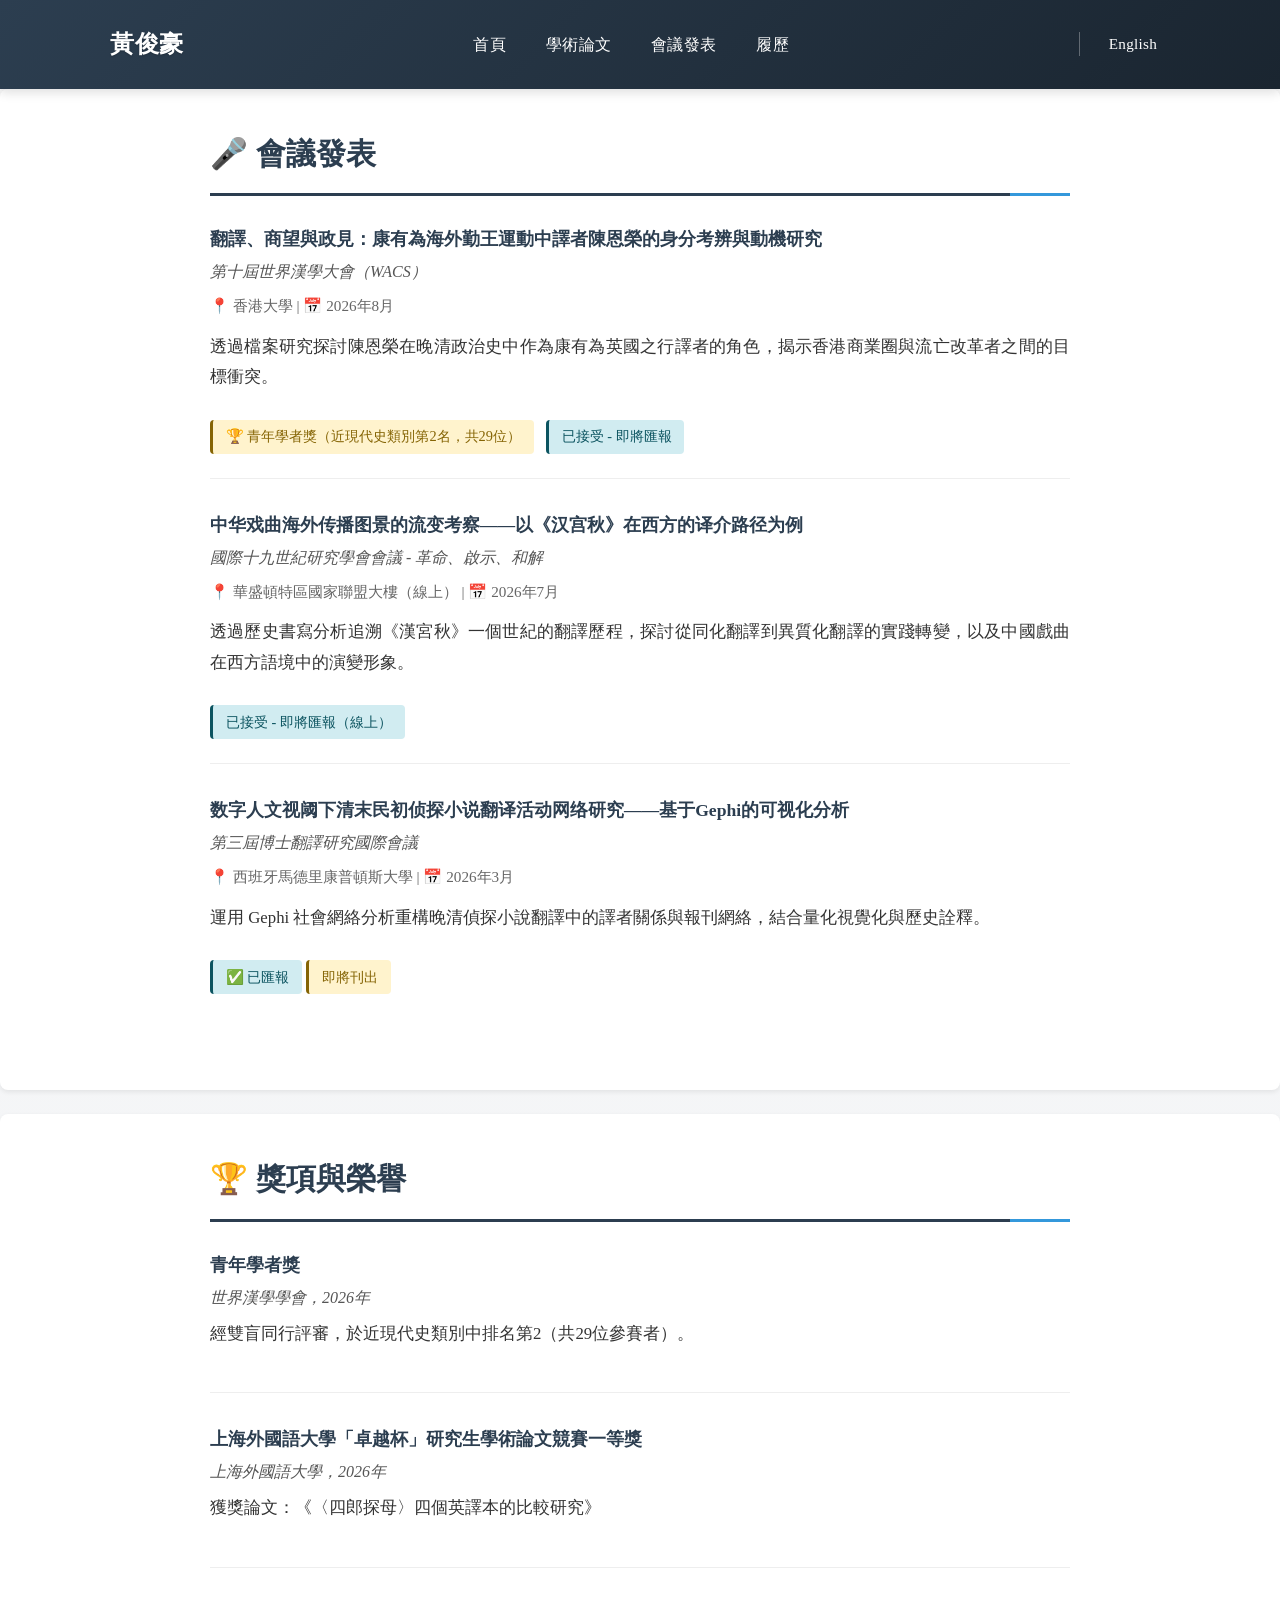
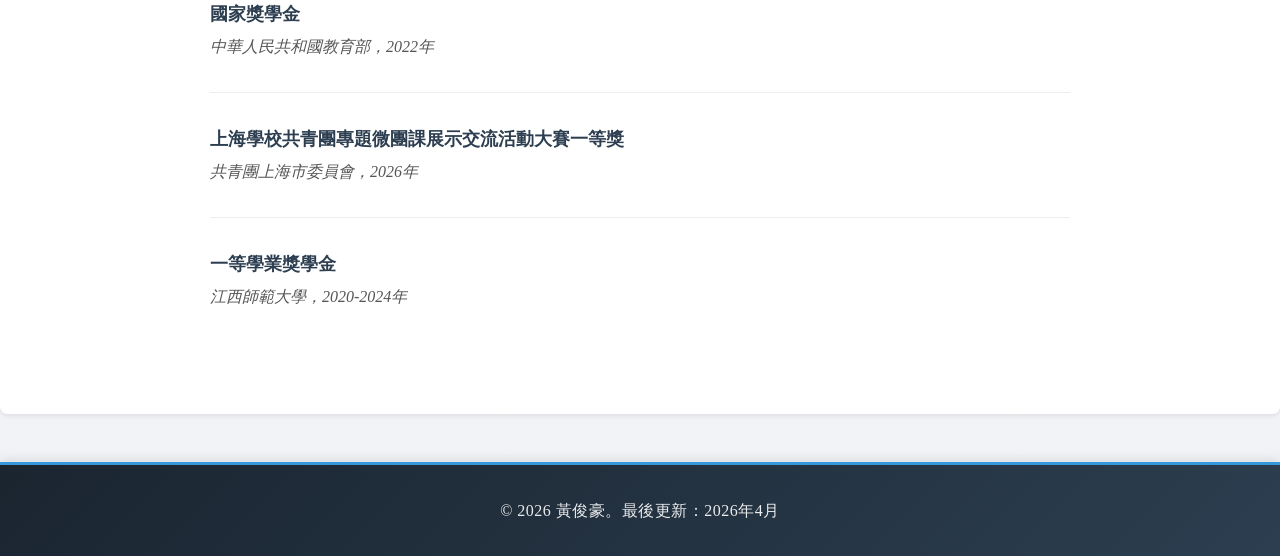
==== conferences-zh.html @ 7bd3aef3 "Update conferences-zh.html" ====
<!DOCTYPE html>
<html lang="zh-Hant">
<head>
    <meta charset="UTF-8">
    <meta name="viewport" content="width=device-width, initial-scale=1.0">
    <title>會議發表 - 黃俊豪</title>
    <link rel="stylesheet" href="style.css">
    <style>
        /* 会议板块样式优化，统一继承style.css设计语言 */
        .conf-section {
            background-color: white;
            padding: 2.5rem 0;
            margin-bottom: 1.5rem;
        }
        
        .conf-item {
            margin-bottom: 2rem;
            padding-bottom: 1.5rem;
            border-bottom: 1px solid #eee; /* 统一浅灰色分隔线 */
        }
        
        .conf-item:last-child {
            border-bottom: none;
        }
        
        .conf-title {
            font-weight: 600;
            color: #2c3e50; /* 统一主色调 */
            font-size: 1.1rem;
            margin-bottom: 0.3rem;
            line-height: 1.6; /* 统一行高 */
        }
        
        .conf-venue {
            font-style: italic;
            color: #555;
            margin-bottom: 0.5rem;
            font-size: 1rem;
        }
        
        .conf-location {
            color: #666;
            font-size: 0.95rem;
            margin-bottom: 0.8rem; /* 调整间距更舒适 */
            display: flex;
            align-items: center;
            gap: 0.5rem;
        }
        
        .conf-award {
            background-color: #fff3cd;
            padding: 0.3rem 0.8rem;
            border-radius: 4px;
            display: inline-block;
            margin-top: 0.5rem;
            margin-right: 0.5rem;
            font-size: 0.9rem;
            color: #856404;
            border-left: 3px solid #856404; /* 增加左侧强调线，统一设计风格 */
        }
        
        .conf-status {
            background-color: #d1ecf1;
            padding: 0.3rem 0.8rem;
            border-radius: 4px;
            display: inline-block;
            margin-top: 0.5rem;
            font-size: 0.9rem;
            color: #0c5460;
            border-left: 3px solid #0c5460; /* 增加左侧强调线，统一设计风格 */
        }

        /* 响应式适配 - 继承style.css的断点 */
        @media (max-width: 768px) {
            .conf-title {
                font-size: 1rem;
            }
            
            .conf-venue, .conf-location {
                font-size: 0.95rem;
            }
            
            .conf-award, .conf-status {
                font-size: 0.85rem;
                padding: 0.2rem 0.6rem;
                display: inline-block;
                margin-bottom: 0.5rem;
            }
        }
    </style>
</head>
<body>
    <nav>
        <div class="nav-container">
            <h1>黃俊豪</h1>
            <ul>
                <li><a href="index-zh.html">首頁</a></li>
                <li><a href="publications-zh.html">學術論文</a></li>
                <li><a href="conferences-zh.html">會議發表</a></li>
                <li><a href="cv.pdf" target="_blank">履歷</a></li>
            </ul>
            <div class="language-switch">
                <a href="conferences.html" class="lang-btn">English</a>
            </div>
        </div>
    </nav>

    <main>
        <section class="conf-section">
            <div class="container">
                <h2>🎤 會議發表</h2>

                <div class="conf-item">
                    <div class="conf-title">翻譯、商望與政見：康有為海外勤王運動中譯者陳恩榮的身分考辨與動機研究</div>
                    <div class="conf-venue">第十屆世界漢學大會（WACS）</div>
                    <div class="conf-location">📍 香港大學 | 📅 2026年8月</div>
                    <p>透過檔案研究探討陳恩榮在晚清政治史中作為康有為英國之行譯者的角色，揭示香港商業圈與流亡改革者之間的目標衝突。</p>
                    <div class="conf-award">🏆 青年學者獎（近現代史類別第2名，共29位）</div>
                    <div class="conf-status">已接受 - 即將匯報</div>
                </div>

                <div class="conf-item">
                    <div class="conf-title">中华戏曲海外传播图景的流变考察——以《汉宫秋》在西方的译介路径为例</div>
                    <div class="conf-venue">國際十九世紀研究學會會議 - 革命、啟示、和解</div>
                    <div class="conf-location">📍 華盛頓特區國家聯盟大樓（線上） | 📅 2026年7月</div>
                    <p>透過歷史書寫分析追溯《漢宮秋》一個世紀的翻譯歷程，探討從同化翻譯到異質化翻譯的實踐轉變，以及中國戲曲在西方語境中的演變形象。</p>
                    <div class="conf-status">已接受 - 即將匯報（線上）</div>
                </div>

                <div class="conf-item">
                    <div class="conf-title">数字人文视阈下清末民初侦探小说翻译活动网络研究——基于Gephi的可视化分析</div>
                    <div class="conf-venue">第三屆博士翻譯研究國際會議</div>
                    <div class="conf-location">📍 西班牙馬德里康普頓斯大學 | 📅 2026年3月</div>
                    <p>運用 Gephi 社會網絡分析重構晚清偵探小說翻譯中的譯者關係與報刊網絡，結合量化視覺化與歷史詮釋。</p>
                    <div class="conf-status">✅ 已匯報</div>
                    <div class="conf-award">即將刊出</div>
                </div>
            </div>
        </section>

        <section class="conf-section">
            <div class="container">
                <h2>🏆 獎項與榮譽</h2>
                
                <div class="conf-item">
                    <div class="conf-title">青年學者獎</div>
                    <div class="conf-venue">世界漢學學會，2026年</div>
                    <p>經雙盲同行評審，於近現代史類別中排名第2（共29位參賽者）。</p>
                </div>

                <div class="conf-item">
                    <div class="conf-title">上海外國語大學「卓越杯」研究生學術論文競賽一等獎</div>
                    <div class="conf-venue">上海外國語大學，2026年</div>
                    <p>獲獎論文：《〈四郎探母〉四個英譯本的比較研究》</p>
                </div>

                <div class="conf-item">
                    <div class="conf-title">國家獎學金</div>
                    <div class="conf-venue">中華人民共和國教育部，2022年</div>
                </div>

                <div class="conf-item">
                    <div class="conf-title">上海學校共青團專題微團課展示交流活動大賽一等獎</div>
                    <div class="conf-venue">共青團上海市委員會，2026年</div>
                </div>

                <div class="conf-item">
                    <div class="conf-title">一等學業獎學金</div>
                    <div class="conf-venue">江西師範大學，2020-2024年</div>
                </div>
            </div>
        </section>
    </main>

    <footer>
        <div class="container">
            <p>&copy; 2026 黃俊豪。最後更新：2026年4月</p>
        </div>
    </footer>
</body>
</html>
---- style.css ----
/* 全局样式重置与基础设置 */
* {
    margin: 0;
    padding: 0;
    box-sizing: border-box;
}

:root {
    /* 主色调 - 适配学术风格，偏沉稳的深蓝灰 */
    --primary-color: #2c3e50;
    --primary-light: #34495e;
    --primary-dark: #1a2530;
    /* 辅助色 - 淡蓝，提升学术页面的专业感 */
    --accent-color: #3498db;
    --accent-light: #4aa3df;
    /* 背景色 - 浅灰底，减少视觉疲劳 */
    --bg-light: #f9f9f9;
    --bg-white: #ffffff;
    --bg-gray: #f4f4f4;
    /* 文本色 - 层次分明，提升可读性 */
    --text-dark: #333333;
    --text-gray: #555555;
    --text-light: #666666;
    /* 边框/阴影 - 精细阴影，符合学术页面简约风格 */
    --border-radius: 8px;
    --shadow-sm: 0 2px 5px rgba(0, 0, 0, 0.08);
    --shadow-md: 0 4px 10px rgba(0, 0, 0, 0.12);
    --shadow-lg: 0 8px 20px rgba(0, 0, 0, 0.15);
    /* 过渡动画 - 柔和过渡，不突兀 */
    --transition-default: all 0.3s ease-in-out;
}

body {
    font-family: 'Segoe UI', 'Roboto', 'Helvetica Neue', 'Times New Roman', Times, serif;
    line-height: 1.7;
    color: var(--text-dark);
    background-color: var(--bg-light);
    background-image: linear-gradient(to bottom, var(--bg-light), #f0f2f5);
    min-height: 100vh;
}

.container {
    max-width: 900px;
    margin: 0 auto;
    padding: 0 20px;
}

/* 导航栏 - 适配页面的4个导航项+繁体中文切换 */
nav {
    background: linear-gradient(135deg, var(--primary-color), var(--primary-dark));
    color: white;
    padding: 1.5rem 0;
    position: sticky;
    top: 0;
    z-index: 100;
    box-shadow: var(--shadow-md);
    transition: var(--transition-default);
}

nav:hover {
    box-shadow: var(--shadow-lg);
}

.nav-container {
    max-width: 1100px;
    margin: 0 auto;
    padding: 0 20px;
    display: grid;
    grid-template-columns: auto 1fr auto;
    align-items: center;
    gap: 2rem;
}

nav h1 {
    font-size: 1.5rem;
    font-weight: 700;
    white-space: nowrap;
    letter-spacing: 0.5px;
    text-shadow: 0 1px 2px rgba(0, 0, 0, 0.2);
}

nav ul {
    list-style: none;
    display: flex;
    justify-content: center;
    gap: 2.5rem;
    margin: 0;
}

nav li {
    position: relative;
}

nav a {
    color: white;
    text-decoration: none;
    font-weight: 500;
    font-size: 1rem;
    transition: var(--transition-default);
    position: relative;
    padding-bottom: 0.3rem;
    letter-spacing: 0.3px;
}

nav a:hover {
    color: var(--accent-light);
    opacity: 1;
}

nav a::after {
    content: '';
    position: absolute;
    bottom: 0;
    left: 0;
    width: 0;
    height: 2px;
    background: linear-gradient(90deg, white, var(--accent-color));
    transition: var(--transition-default);
    border-radius: 2px;
}

nav a:hover::after {
    width: 100%;
}

/* 语言切换 - 适配仅繁体中文一个按钮的样式 */
.language-switch {
    display: flex;
    align-items: center;
}

.language-switch::before {
    content: '';
    width: 1px;
    height: 24px;
    background-color: rgba(255, 255, 255, 0.3);
    margin-right: 1rem;
}

.lang-btn {
    color: white;
    text-decoration: none;
    font-weight: 500;
    font-size: 0.95rem;
    transition: var(--transition-default);
    white-space: nowrap;
    padding: 0.3rem 0.8rem;
    border-radius: 4px;
}

.lang-btn:hover {
    opacity: 1;
    color: var(--accent-color);
    background-color: rgba(255, 255, 255, 0.1);
}

/* 英雄区（个人信息）- 适配头像+MA学生信息布局 */
.hero {
    background: linear-gradient(135deg, var(--bg-white), #f8f9fa);
    padding: 4rem 0;
    border-bottom: 4px solid var(--primary-color);
    box-shadow: var(--shadow-sm);
    position: relative;
    overflow: hidden;
    margin-bottom: 2rem; /* 增加与下方about区块的间距 */
}

.hero::before {
    content: '';
    position: absolute;
    top: 0;
    left: 0;
    width: 100%;
    height: 100%;
    background: url("data:image/svg+xml,%3Csvg width='60' height='60' viewBox='0 0 60 60' xmlns='http://www.w3.org/2000/svg'%3E%3Cg fill='none' fill-rule='evenodd'%3E%3Cg fill='%232c3e50' fill-opacity='0.03'%3E%3Cpath d='M36 34v-4h-2v4h-4v2h4v4h2v-4h4v-2h-4zm0-30V0h-2v4h-4v2h4v4h2V6h4V4h-4zM6 34v-4H4v4H0v2h4v4h2v-4h4v-2H6zM6 4V0H4v4H0v2h4v4h2V6h4V4H6z'/%3E%3C/g%3E%3C/g%3E%3C/svg%3E");
    z-index: 0;
}

.hero .container {
    display: flex;
    align-items: center;
    gap: 3rem;
    position: relative;
    z-index: 1;
}

.profile-photo {
    width: 200px;
    height: 200px;
    border-radius: 50%;
    object-fit: cover;
    border: 5px solid var(--primary-color);
    box-shadow: var(--shadow-md);
    transition: var(--transition-default);
    transform: scale(1);
}

.profile-photo:hover {
    transform: scale(1.05);
    box-shadow: var(--shadow-lg);
    border-color: var(--accent-color);
}

.hero-text h2 {
    font-size: 2rem;
    margin-bottom: 0.8rem;
    color: var(--primary-color);
    letter-spacing: 0.5px;
    font-weight: 700;
}

.affiliation {
    font-size: 1.2rem;
    color: var(--text-gray);
    margin-bottom: 1.2rem;
    font-style: italic;
}

.contact {
    font-size: 1rem;
    color: var(--text-light);
    line-height: 1.8;
}

.contact a {
    color: var(--primary-color);
    text-decoration: none;
    position: relative;
    padding-bottom: 2px;
}

.contact a::after {
    content: '';
    position: absolute;
    bottom: 0;
    left: 0;
    width: 0;
    height: 1px;
    background-color: var(--accent-color);
    transition: var(--transition-default);
}

.contact a:hover {
    text-decoration: none;
    color: var(--accent-color);
}

.contact a:hover::after {
    width: 100%;
}

/* 通用区块 - 适配about/research/highlights/news四个区块 */
section {
    background-color: var(--bg-white);
    padding: 3rem 0;
    margin-bottom: 2rem;
    border-radius: var(--border-radius);
    box-shadow: var(--shadow-sm);
    transition: var(--transition-default);
    position: relative;
    overflow: hidden;
}

section:hover {
    box-shadow: var(--shadow-md);
}

section h2 {
    color: var(--primary-color);
    font-size: 1.9rem;
    margin-bottom: 1.8rem;
    border-bottom: 3px solid var(--primary-color);
    padding-bottom: 0.8rem;
    position: relative;
    font-weight: 700;
}

section h2::after {
    content: '';
    position: absolute;
    bottom: -3px;
    right: 0;
    width: 60px;
    height: 3px;
    background-color: var(--accent-color);
}

section p {
    margin-bottom: 1.2rem;
    text-align: justify;
    font-size: 1.05rem;
    line-height: 1.8;
    color: var(--text-dark);
}

/* About区块 - 适配长文本的可读性优化 */
.about p strong {
    color: var(--primary-color);
    font-weight: 600;
}

/* 研究方向列表 - 适配3个研究方向的样式 */
.research ul {
    list-style: none;
    margin-left: 1rem;
}

.research li {
    margin-bottom: 1rem;
    padding-left: 1.5rem;
    position: relative;
    font-size: 1.05rem;
    line-height: 1.7;
}

.research li::before {
    content: '✓';
    position: absolute;
    left: 0;
    color: var(--accent-color);
    font-weight: bold;
    font-size: 1.2rem;
}

/* 高亮区块 - 适配2个highlight-item的布局 */
.highlights .highlight-item {
    background: linear-gradient(135deg, var(--bg-gray), #f0f0f5);
    padding: 2rem;
    margin-bottom: 2rem;
    border-left: 5px solid var(--primary-color);
    border-radius: var(--border-radius);
    box-shadow: var(--shadow-sm);
    transition: var(--transition-default);
}

.highlights .highlight-item:last-child {
    margin-bottom: 0; /* 最后一个item取消底部间距 */
}

.highlights .highlight-item:hover {
    border-left-color: var(--accent-color);
    transform: translateX(5px);
    box-shadow: var(--shadow-md);
}

.highlights .highlight-item h3 {
    color: var(--primary-color);
    margin-bottom: 0.8rem;
    font-size: 1.3rem;
    font-weight: 600;
}

.highlights .highlight-item p {
    margin-bottom: 0; /* 取消p标签底部间距 */
}

/* 新闻列表 - 适配3条新闻的样式 */
.news-list {
    list-style: none;
}

.news-list li {
    padding: 1rem 0;
    border-bottom: 1px solid #eee;
    transition: var(--transition-default);
    padding-left: 1rem;
    position: relative;
    font-size: 1.05rem;
}

.news-list li::before {
    content: '';
    position: absolute;
    left: 0;
    top: 1.5rem;
    width: 4px;
    height: 4px;
    border-radius: 50%;
    background-color: var(--accent-color);
}

.news-list li:last-child {
    border-bottom: none; /* 最后一条新闻取消底边框 */
}

.news-list li:hover {
    background-color: rgba(52, 152, 219, 0.05);
    padding-left: 1.5rem;
    border-radius: 4px;
}

.news-list li strong {
    color: var(--primary-dark);
}

/* 页脚 - 适配版权信息样式 */
footer {
    background: linear-gradient(135deg, var(--primary-dark), var(--primary-color));
    color: white;
    text-align: center;
    padding: 2rem 0;
    margin-top: 3rem;
    border-top: 3px solid var(--accent-color);
    box-shadow: 0 -2px 10px rgba(0, 0, 0, 0.1);
}

footer p {
    font-size: 1rem;
    letter-spacing: 0.5px;
    opacity: 0.9;
    margin-bottom: 0; /* 取消p标签默认间距 */
}

/* 响应式适配 - 针对不同屏幕优化布局 */
@media (max-width: 968px) {
    .nav-container {
        grid-template-columns: 1fr;
        gap: 1.5rem;
    }
    
    nav h1 {
        text-align: center;
    }
    
    nav ul {
        justify-content: center;
        flex-wrap: wrap;
        gap: 1.5rem;
    }
    
    .language-switch {
        justify-content: center;
    }
    
    .language-switch::before {
        display: none;
    }
}

@media (max-width: 768px) {
    .hero .container {
        flex-direction: column;
        text-align: center;
        gap: 2rem;
    }
    
    nav ul {
        gap: 1rem;
    }
    
    .profile-photo {
        width: 180px;
        height: 180px;
    }

    section {
        padding: 2rem 0;
    }

    section h2 {
        font-size: 1.7rem;
    }

    .highlights .highlight-item {
        padding: 1.5rem;
    }
}

@media (max-width: 480px) {
    .profile-photo {
        width: 150px;
        height: 150px;
    }

    .hero-text h2 {
        font-size: 1.8rem;
    }

    nav ul {
        gap: 0.8rem;
    }

    nav a {
        font-size: 0.9rem;
    }

    .highlights .highlight-item h3 {
        font-size: 1.2rem;
    }

    .news-list li {
        font-size: 1rem;
    }
}
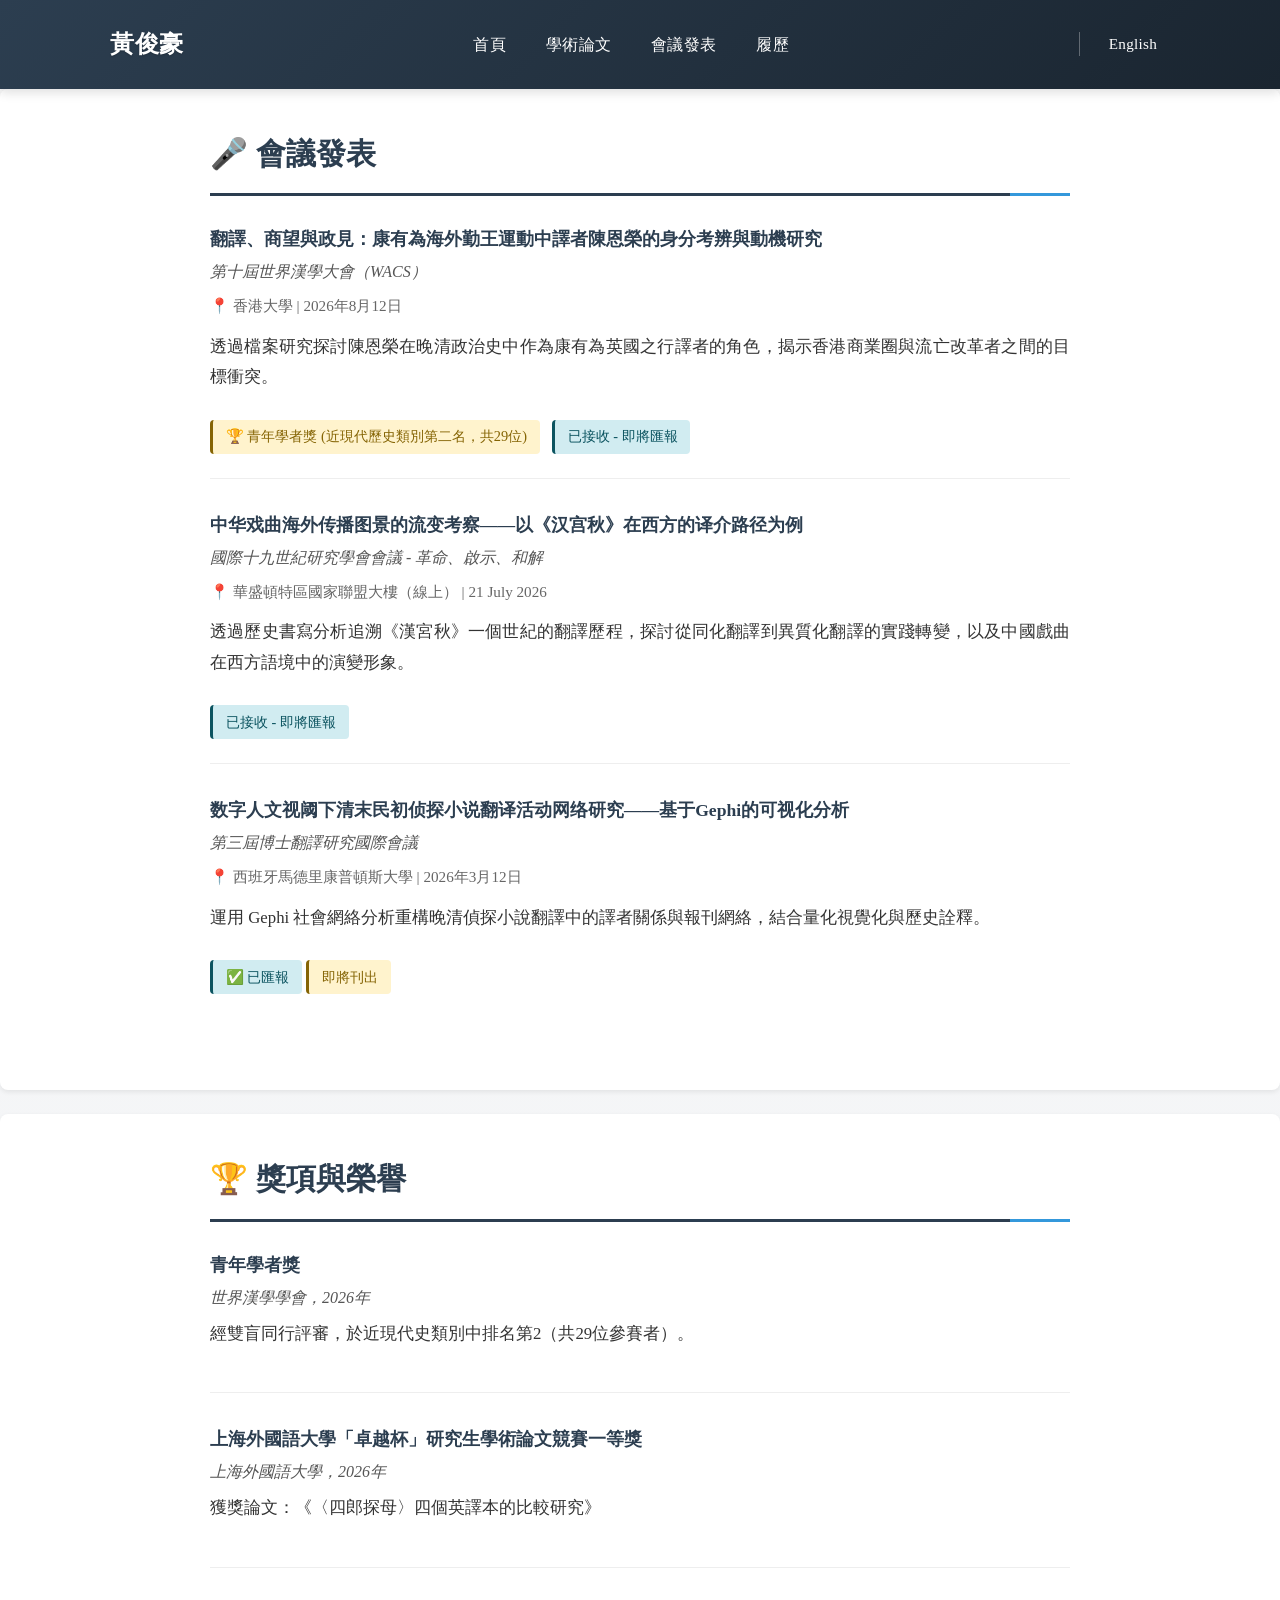
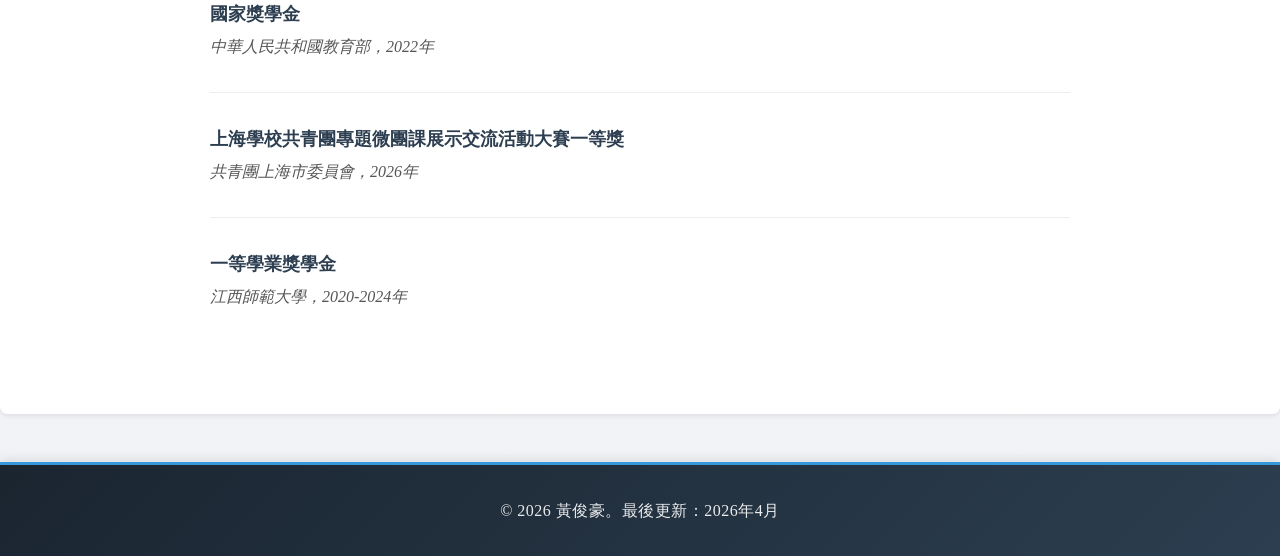
==== commit 04eb74a1: "Update conferences-zh.html" ====
--- a/conferences-zh.html
+++ b/conferences-zh.html
@@ -113,24 +113,24 @@
                 <div class="conf-item">
                     <div class="conf-title">翻譯、商望與政見：康有為海外勤王運動中譯者陳恩榮的身分考辨與動機研究</div>
                     <div class="conf-venue">第十屆世界漢學大會（WACS）</div>
-                    <div class="conf-location">📍 香港大學 | 📅 2026年8月</div>
+                    <div class="conf-location">📍 香港大學 | 2026年8月12日</div>
                     <p>透過檔案研究探討陳恩榮在晚清政治史中作為康有為英國之行譯者的角色，揭示香港商業圈與流亡改革者之間的目標衝突。</p>
-                    <div class="conf-award">🏆 青年學者獎（近現代史類別第2名，共29位）</div>
-                    <div class="conf-status">已接受 - 即將匯報</div>
+                    <div class="conf-award">🏆 青年學者獎 (近現代歷史類別第二名，共29位)</div>
+                    <div class="conf-status">已接收 - 即將匯報</div>
                 </div>
 
                 <div class="conf-item">
                     <div class="conf-title">中华戏曲海外传播图景的流变考察——以《汉宫秋》在西方的译介路径为例</div>
                     <div class="conf-venue">國際十九世紀研究學會會議 - 革命、啟示、和解</div>
-                    <div class="conf-location">📍 華盛頓特區國家聯盟大樓（線上） | 📅 2026年7月</div>
+                    <div class="conf-location">📍 華盛頓特區國家聯盟大樓（線上） | 21 July 2026</div>
                     <p>透過歷史書寫分析追溯《漢宮秋》一個世紀的翻譯歷程，探討從同化翻譯到異質化翻譯的實踐轉變，以及中國戲曲在西方語境中的演變形象。</p>
-                    <div class="conf-status">已接受 - 即將匯報（線上）</div>
+                    <div class="conf-status">已接收 - 即將匯報</div>
                 </div>
 
                 <div class="conf-item">
                     <div class="conf-title">数字人文视阈下清末民初侦探小说翻译活动网络研究——基于Gephi的可视化分析</div>
                     <div class="conf-venue">第三屆博士翻譯研究國際會議</div>
-                    <div class="conf-location">📍 西班牙馬德里康普頓斯大學 | 📅 2026年3月</div>
+                    <div class="conf-location">📍 西班牙馬德里康普頓斯大學 | 2026年3月12日</div>
                     <p>運用 Gephi 社會網絡分析重構晚清偵探小說翻譯中的譯者關係與報刊網絡，結合量化視覺化與歷史詮釋。</p>
                     <div class="conf-status">✅ 已匯報</div>
                     <div class="conf-award">即將刊出</div>
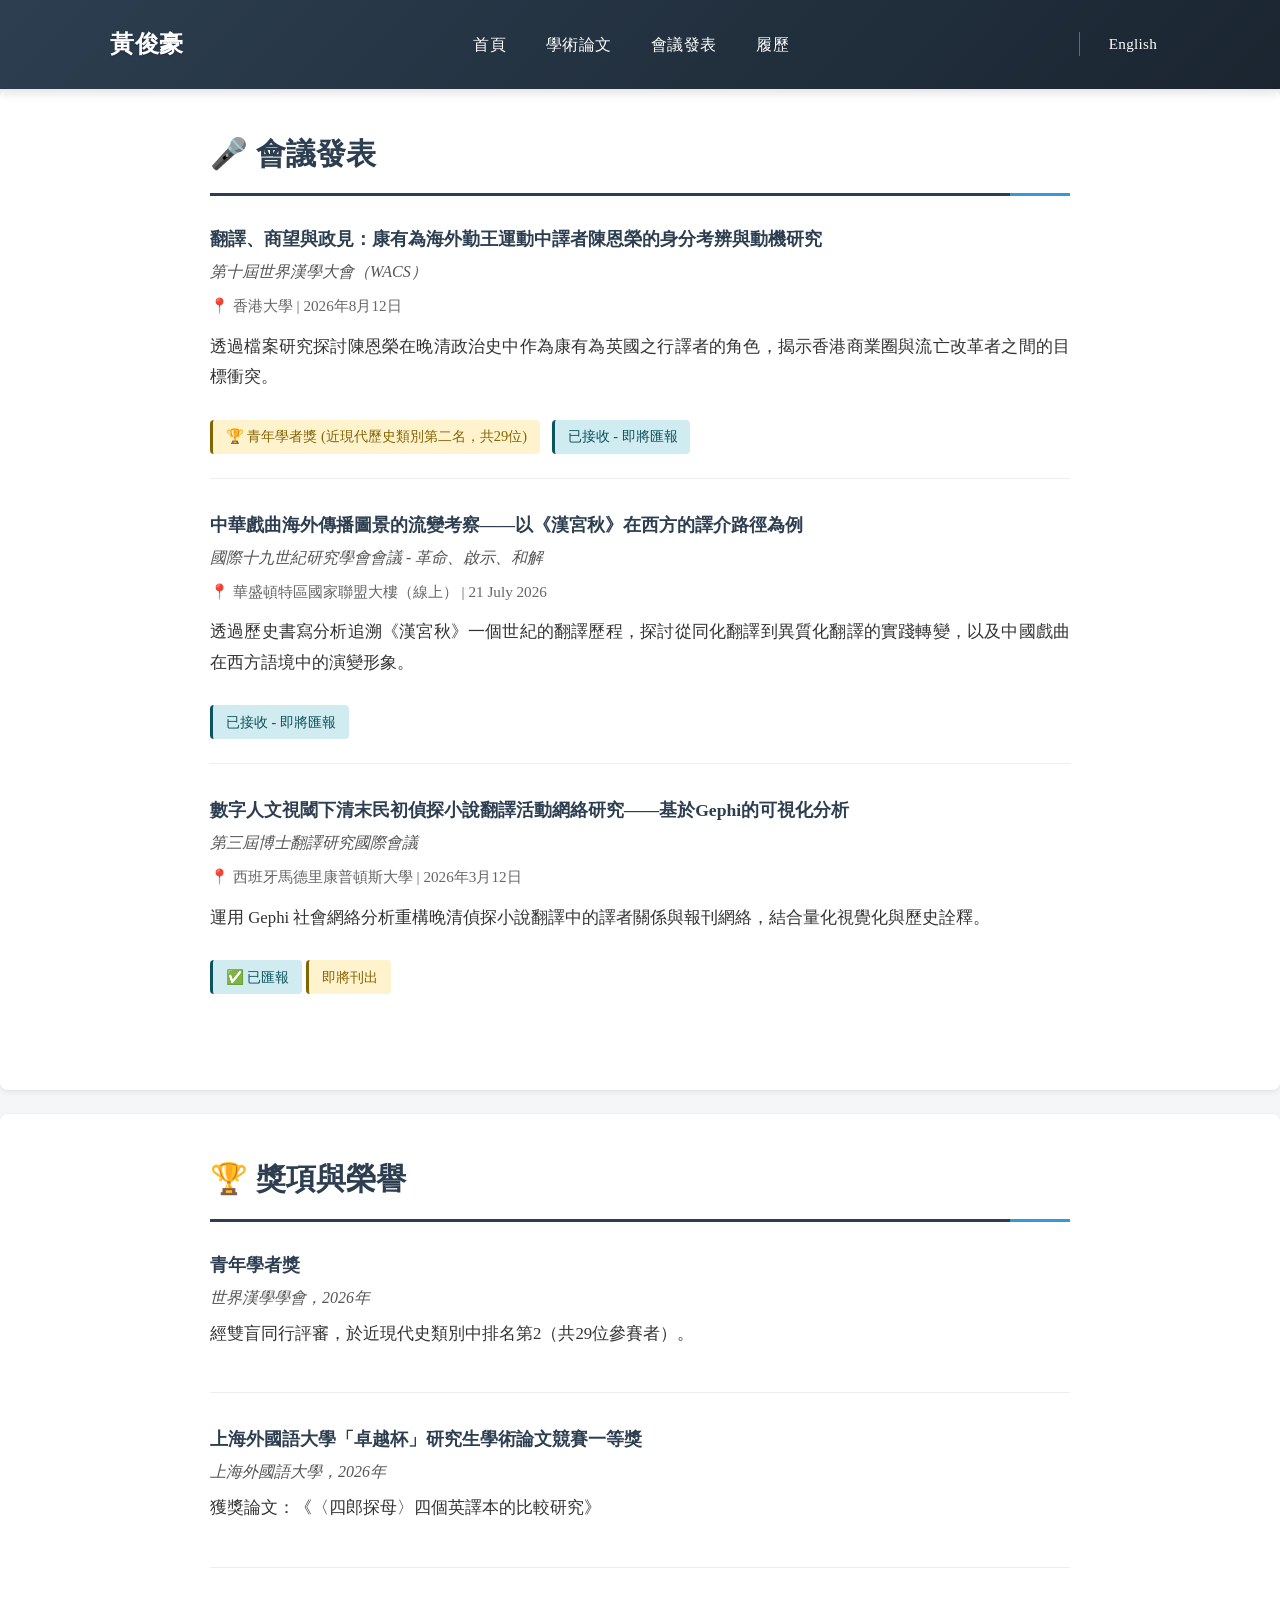
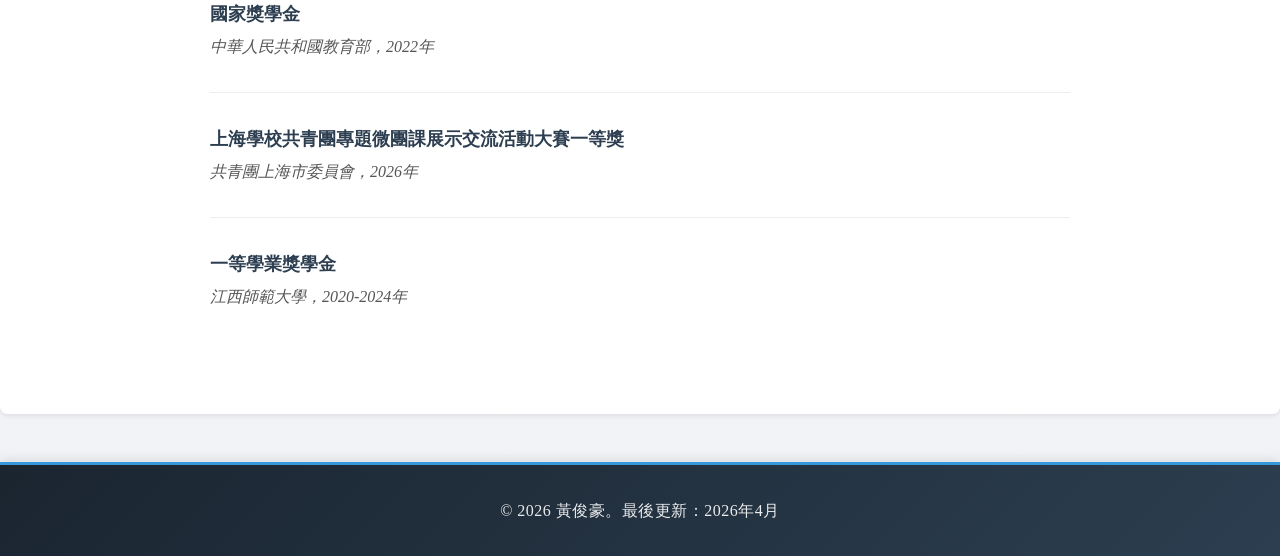
==== commit b850f151: "Update conferences-zh.html" ====
--- a/conferences-zh.html
+++ b/conferences-zh.html
@@ -120,7 +120,7 @@
                 </div>
 
                 <div class="conf-item">
-                    <div class="conf-title">中华戏曲海外传播图景的流变考察——以《汉宫秋》在西方的译介路径为例</div>
+                    <div class="conf-title">中華戲曲海外傳播圖景的流變考察——以《漢宮秋》在西方的譯介路徑為例</div>
                     <div class="conf-venue">國際十九世紀研究學會會議 - 革命、啟示、和解</div>
                     <div class="conf-location">📍 華盛頓特區國家聯盟大樓（線上） | 21 July 2026</div>
                     <p>透過歷史書寫分析追溯《漢宮秋》一個世紀的翻譯歷程，探討從同化翻譯到異質化翻譯的實踐轉變，以及中國戲曲在西方語境中的演變形象。</p>
@@ -128,7 +128,7 @@
                 </div>
 
                 <div class="conf-item">
-                    <div class="conf-title">数字人文视阈下清末民初侦探小说翻译活动网络研究——基于Gephi的可视化分析</div>
+                    <div class="conf-title">數字人文視閾下清末民初偵探小說翻譯活動網絡研究——基於Gephi的可視化分析</div>
                     <div class="conf-venue">第三屆博士翻譯研究國際會議</div>
                     <div class="conf-location">📍 西班牙馬德里康普頓斯大學 | 2026年3月12日</div>
                     <p>運用 Gephi 社會網絡分析重構晚清偵探小說翻譯中的譯者關係與報刊網絡，結合量化視覺化與歷史詮釋。</p>
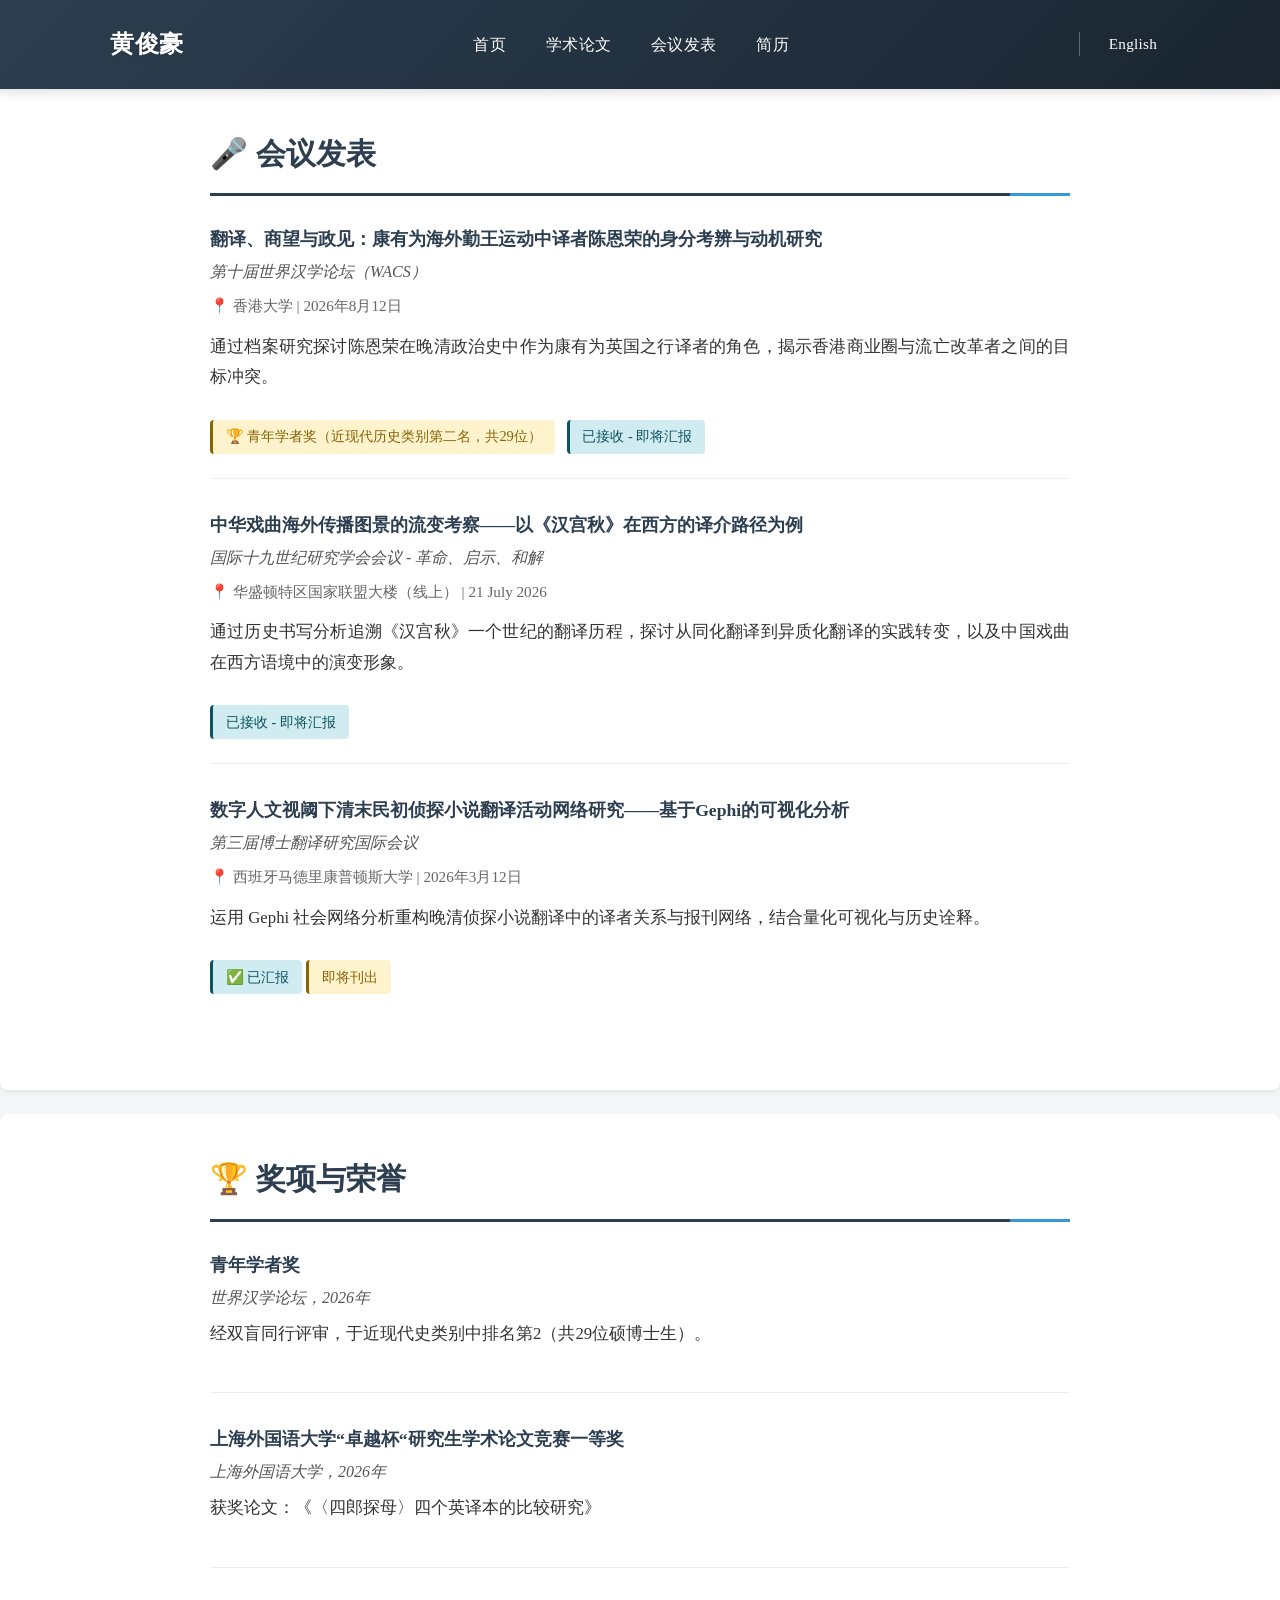
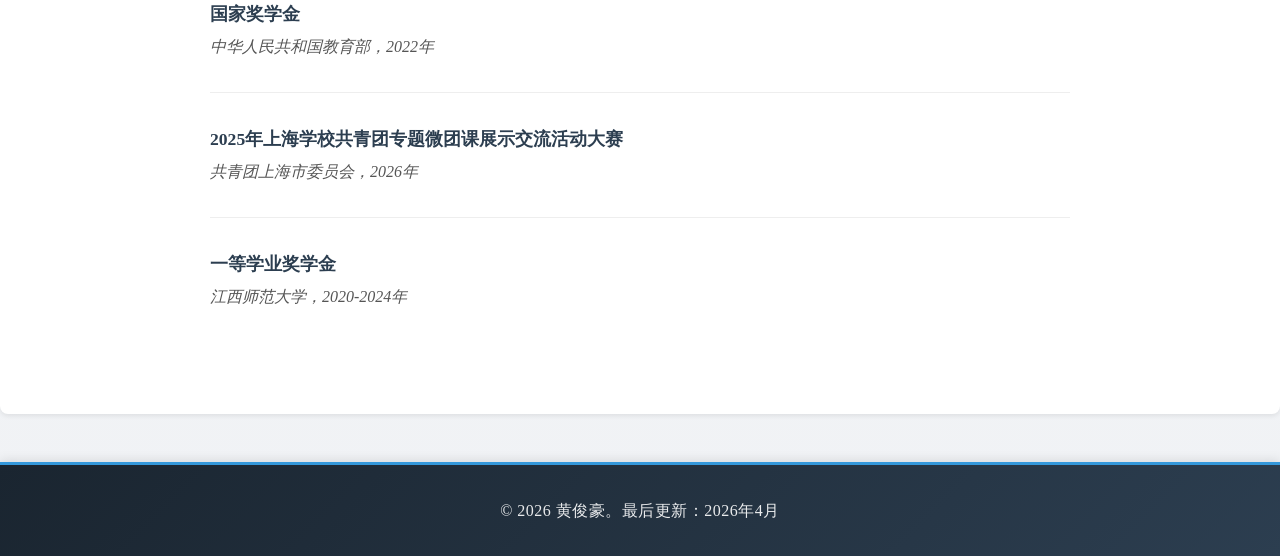
==== commit fd1f0774: "Update conferences-zh.html" ====
--- a/conferences-zh.html
+++ b/conferences-zh.html
@@ -3,7 +3,7 @@
 <head>
     <meta charset="UTF-8">
     <meta name="viewport" content="width=device-width, initial-scale=1.0">
-    <title>會議發表 - 黃俊豪</title>
+    <title>会议发表 - 黄俊豪</title>
     <link rel="stylesheet" href="style.css">
     <style>
         /* 会议板块样式优化，统一继承style.css设计语言 */
@@ -92,12 +92,12 @@
 <body>
     <nav>
         <div class="nav-container">
-            <h1>黃俊豪</h1>
+            <h1>黄俊豪</h1>
             <ul>
-                <li><a href="index-zh.html">首頁</a></li>
-                <li><a href="publications-zh.html">學術論文</a></li>
-                <li><a href="conferences-zh.html">會議發表</a></li>
-                <li><a href="cv.pdf" target="_blank">履歷</a></li>
+                <li><a href="index-zh.html">首页</a></li>
+                <li><a href="publications-zh.html">学术论文</a></li>
+                <li><a href="conferences-zh.html">会议发表</a></li>
+                <li><a href="cv.pdf" target="_blank">简历</a></li>
             </ul>
             <div class="language-switch">
                 <a href="conferences.html" class="lang-btn">English</a>
@@ -108,65 +108,65 @@
     <main>
         <section class="conf-section">
             <div class="container">
-                <h2>🎤 會議發表</h2>
+                <h2>🎤 会议发表</h2>
 
                 <div class="conf-item">
-                    <div class="conf-title">翻譯、商望與政見：康有為海外勤王運動中譯者陳恩榮的身分考辨與動機研究</div>
-                    <div class="conf-venue">第十屆世界漢學大會（WACS）</div>
-                    <div class="conf-location">📍 香港大學 | 2026年8月12日</div>
-                    <p>透過檔案研究探討陳恩榮在晚清政治史中作為康有為英國之行譯者的角色，揭示香港商業圈與流亡改革者之間的目標衝突。</p>
-                    <div class="conf-award">🏆 青年學者獎 (近現代歷史類別第二名，共29位)</div>
-                    <div class="conf-status">已接收 - 即將匯報</div>
+                    <div class="conf-title">翻译、商望与政见：康有为海外勤王运动中译者陈恩荣的身分考辨与动机研究</div>
+                    <div class="conf-venue">第十届世界汉学论坛（WACS）</div>
+                    <div class="conf-location">📍 香港大学 | 2026年8月12日</div>
+                    <p>通过档案研究探讨陈恩荣在晚清政治史中作为康有为英国之行译者的角色，揭示香港商业圈与流亡改革者之间的目标冲突。</p>
+                    <div class="conf-award">🏆 青年学者奖（近现代历史类别第二名，共29位）</div>
+                    <div class="conf-status">已接收 - 即将汇报</div>
                 </div>
 
                 <div class="conf-item">
-                    <div class="conf-title">中華戲曲海外傳播圖景的流變考察——以《漢宮秋》在西方的譯介路徑為例</div>
-                    <div class="conf-venue">國際十九世紀研究學會會議 - 革命、啟示、和解</div>
-                    <div class="conf-location">📍 華盛頓特區國家聯盟大樓（線上） | 21 July 2026</div>
-                    <p>透過歷史書寫分析追溯《漢宮秋》一個世紀的翻譯歷程，探討從同化翻譯到異質化翻譯的實踐轉變，以及中國戲曲在西方語境中的演變形象。</p>
-                    <div class="conf-status">已接收 - 即將匯報</div>
+                    <div class="conf-title">中华戏曲海外传播图景的流变考察——以《汉宫秋》在西方的译介路径为例</div>
+                    <div class="conf-venue">国际十九世纪研究学会会议 - 革命、启示、和解</div>
+                    <div class="conf-location">📍 华盛顿特区国家联盟大楼（线上） | 21 July 2026</div>
+                    <p>通过历史书写分析追溯《汉宫秋》一个世纪的翻译历程，探讨从同化翻译到异质化翻译的实践转变，以及中国戏曲在西方语境中的演变形象。</p>
+                    <div class="conf-status">已接收 - 即将汇报</div>
                 </div>
 
                 <div class="conf-item">
-                    <div class="conf-title">數字人文視閾下清末民初偵探小說翻譯活動網絡研究——基於Gephi的可視化分析</div>
-                    <div class="conf-venue">第三屆博士翻譯研究國際會議</div>
-                    <div class="conf-location">📍 西班牙馬德里康普頓斯大學 | 2026年3月12日</div>
-                    <p>運用 Gephi 社會網絡分析重構晚清偵探小說翻譯中的譯者關係與報刊網絡，結合量化視覺化與歷史詮釋。</p>
-                    <div class="conf-status">✅ 已匯報</div>
-                    <div class="conf-award">即將刊出</div>
+                    <div class="conf-title">数字人文视阈下清末民初侦探小说翻译活动网络研究——基于Gephi的可视化分析</div>
+                    <div class="conf-venue">第三届博士翻译研究国际会议</div>
+                    <div class="conf-location">📍 西班牙马德里康普顿斯大学 | 2026年3月12日</div>
+                    <p>运用 Gephi 社会网络分析重构晚清侦探小说翻译中的译者关系与报刊网络，结合量化可视化与历史诠释。</p>
+                    <div class="conf-status">✅ 已汇报</div>
+                    <div class="conf-award">即将刊出</div>
                 </div>
             </div>
         </section>
 
         <section class="conf-section">
             <div class="container">
-                <h2>🏆 獎項與榮譽</h2>
+                <h2>🏆 奖项与荣誉</h2>
                 
                 <div class="conf-item">
-                    <div class="conf-title">青年學者獎</div>
-                    <div class="conf-venue">世界漢學學會，2026年</div>
-                    <p>經雙盲同行評審，於近現代史類別中排名第2（共29位參賽者）。</p>
+                    <div class="conf-title">青年学者奖</div>
+                    <div class="conf-venue">世界汉学论坛，2026年</div>
+                    <p>经双盲同行评审，于近现代史类别中排名第2（共29位硕博士生）。</p>
                 </div>
 
                 <div class="conf-item">
-                    <div class="conf-title">上海外國語大學「卓越杯」研究生學術論文競賽一等獎</div>
-                    <div class="conf-venue">上海外國語大學，2026年</div>
-                    <p>獲獎論文：《〈四郎探母〉四個英譯本的比較研究》</p>
+                    <div class="conf-title">上海外国语大学“卓越杯“研究生学术论文竞赛一等奖</div>
+                    <div class="conf-venue">上海外国语大学，2026年</div>
+                    <p>获奖论文：《〈四郎探母〉四个英译本的比较研究》</p>
                 </div>
 
                 <div class="conf-item">
-                    <div class="conf-title">國家獎學金</div>
-                    <div class="conf-venue">中華人民共和國教育部，2022年</div>
+                    <div class="conf-title">国家奖学金</div>
+                    <div class="conf-venue">中华人民共和国教育部，2022年</div>
                 </div>
 
                 <div class="conf-item">
-                    <div class="conf-title">上海學校共青團專題微團課展示交流活動大賽一等獎</div>
-                    <div class="conf-venue">共青團上海市委員會，2026年</div>
+                    <div class="conf-title">2025年上海学校共⻘团专题微团课展⽰交流活动⼤赛</div>
+                    <div class="conf-venue">共青团上海市委员会，2026年</div>
                 </div>
 
                 <div class="conf-item">
-                    <div class="conf-title">一等學業獎學金</div>
-                    <div class="conf-venue">江西師範大學，2020-2024年</div>
+                    <div class="conf-title">一等学业奖学金</div>
+                    <div class="conf-venue">江西师范大学，2020-2024年</div>
                 </div>
             </div>
         </section>
@@ -174,7 +174,7 @@
 
     <footer>
         <div class="container">
-            <p>&copy; 2026 黃俊豪。最後更新：2026年4月</p>
+            <p>&copy; 2026 黄俊豪。最后更新：2026年4月</p>
         </div>
     </footer>
 </body>
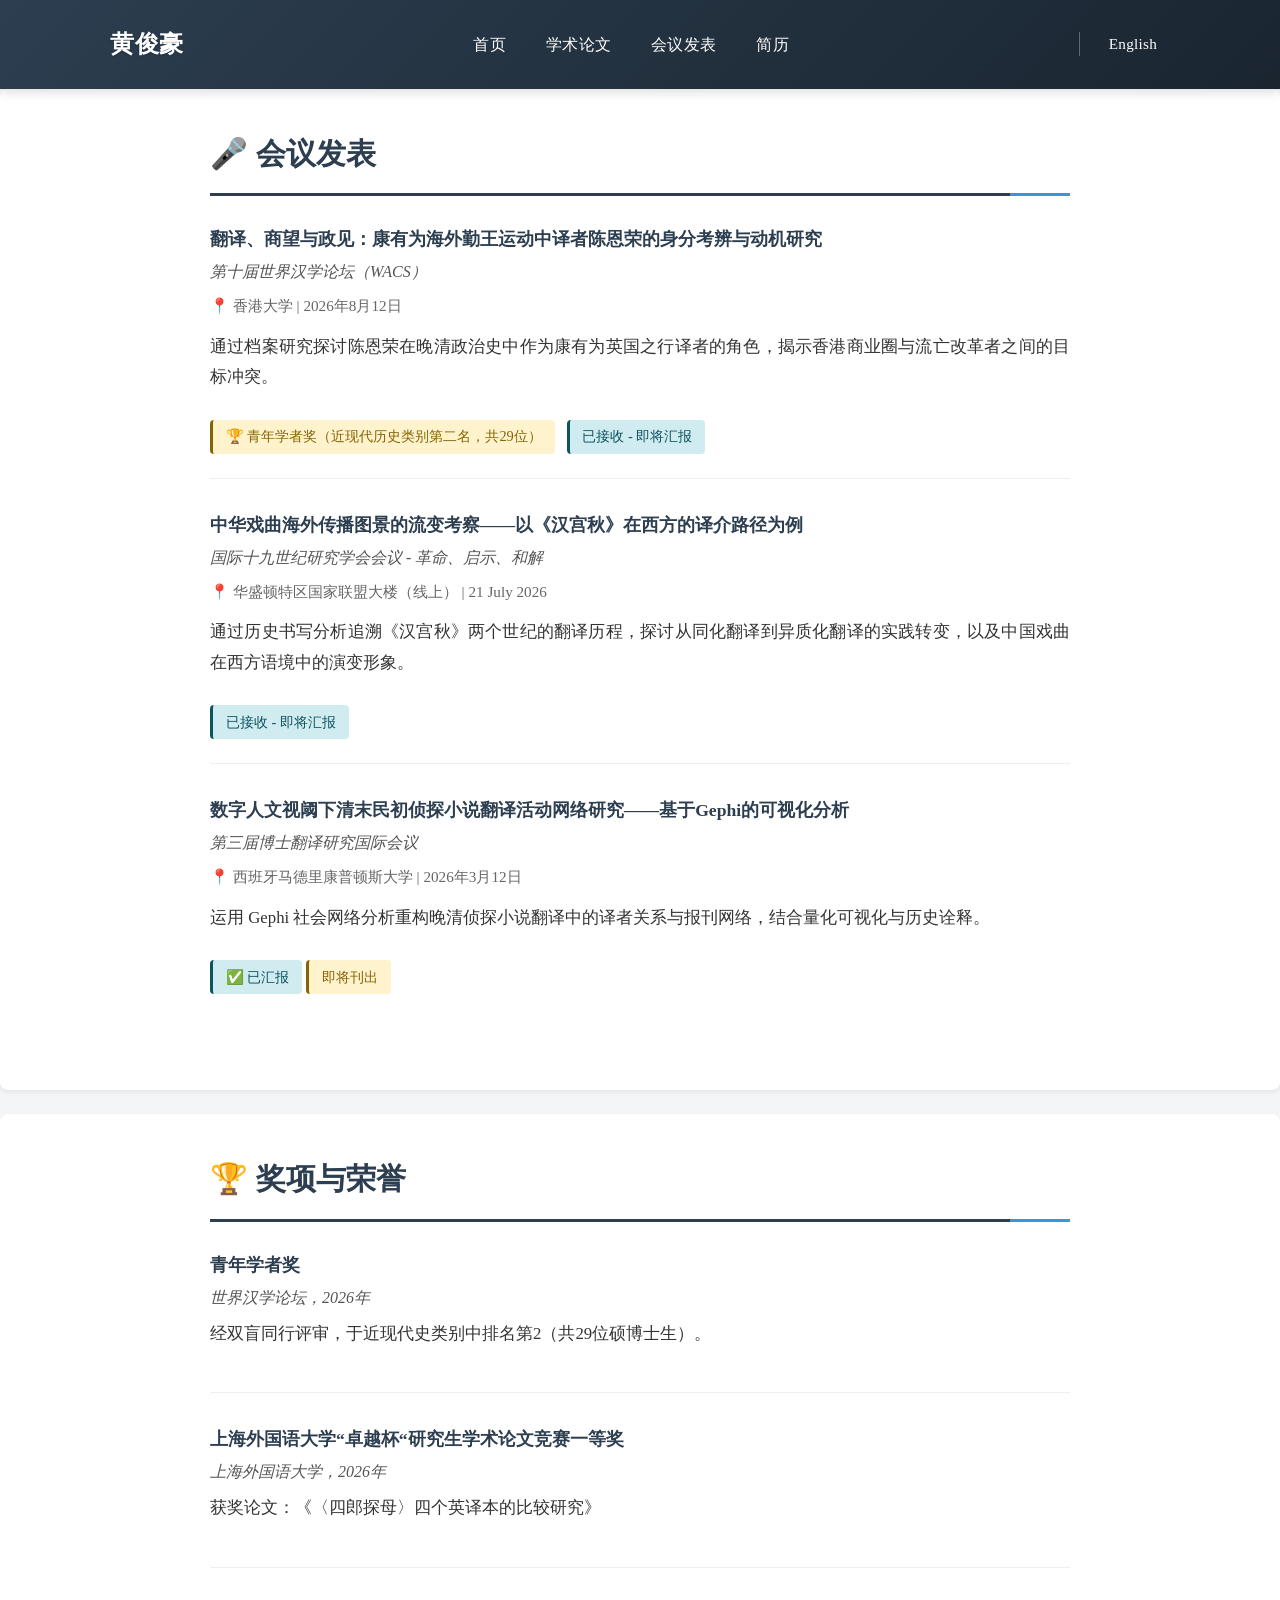
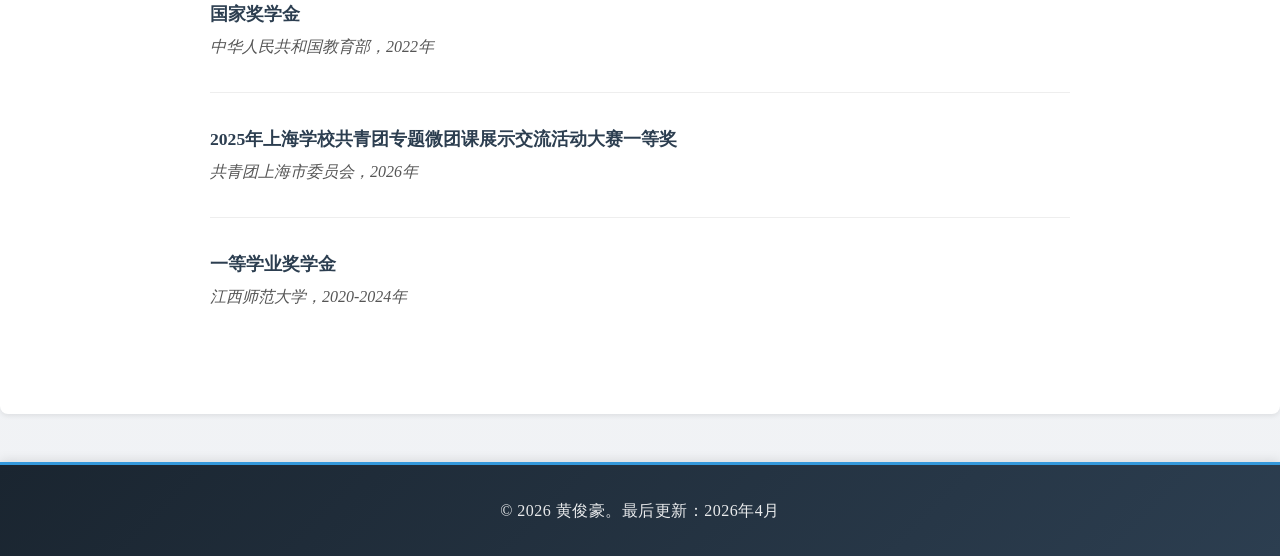
==== commit 8e62bd7d: "Update conferences-zh.html" ====
--- a/conferences-zh.html
+++ b/conferences-zh.html
@@ -1,5 +1,5 @@
 <!DOCTYPE html>
-<html lang="zh-Hant">
+<html lang="zh-CN">
 <head>
     <meta charset="UTF-8">
     <meta name="viewport" content="width=device-width, initial-scale=1.0">
@@ -123,7 +123,7 @@
                     <div class="conf-title">中华戏曲海外传播图景的流变考察——以《汉宫秋》在西方的译介路径为例</div>
                     <div class="conf-venue">国际十九世纪研究学会会议 - 革命、启示、和解</div>
                     <div class="conf-location">📍 华盛顿特区国家联盟大楼（线上） | 21 July 2026</div>
-                    <p>通过历史书写分析追溯《汉宫秋》一个世纪的翻译历程，探讨从同化翻译到异质化翻译的实践转变，以及中国戏曲在西方语境中的演变形象。</p>
+                    <p>通过历史书写分析追溯《汉宫秋》两个世纪的翻译历程，探讨从同化翻译到异质化翻译的实践转变，以及中国戏曲在西方语境中的演变形象。</p>
                     <div class="conf-status">已接收 - 即将汇报</div>
                 </div>
 
@@ -160,7 +160,7 @@
                 </div>
 
                 <div class="conf-item">
-                    <div class="conf-title">2025年上海学校共⻘团专题微团课展⽰交流活动⼤赛</div>
+                    <div class="conf-title">2025年上海学校共⻘团专题微团课展⽰交流活动⼤赛一等奖</div>
                     <div class="conf-venue">共青团上海市委员会，2026年</div>
                 </div>
 
--- a/style.css
+++ b/style.css
@@ -31,7 +31,7 @@
 }
 
 body {
-    font-family: 'Segoe UI', 'Roboto', 'Helvetica Neue', 'Times New Roman', Times, serif;
+    font-family: "SimSun", 宋体, 'Segoe UI', 'Roboto', 'Helvetica Neue', 'Times New Roman', Times, serif;
     line-height: 1.7;
     color: var(--text-dark);
     background-color: var(--bg-light);
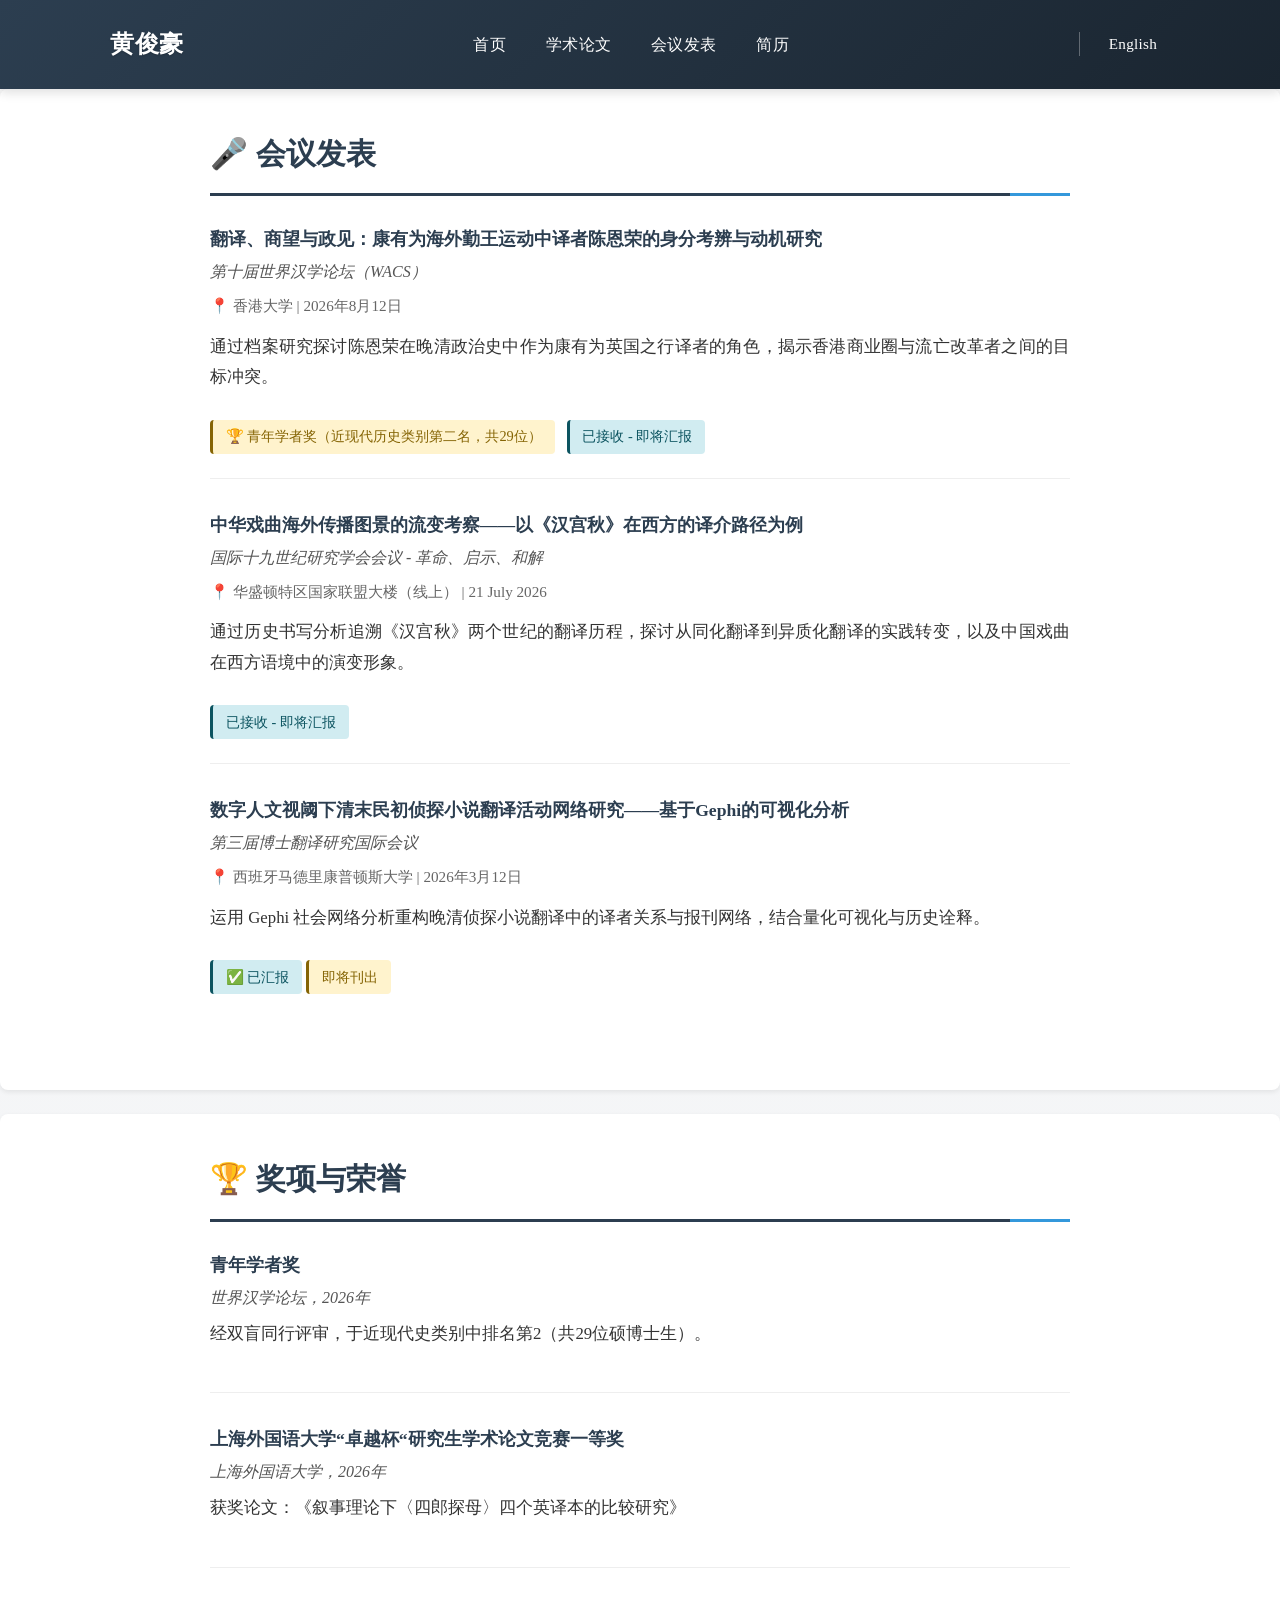
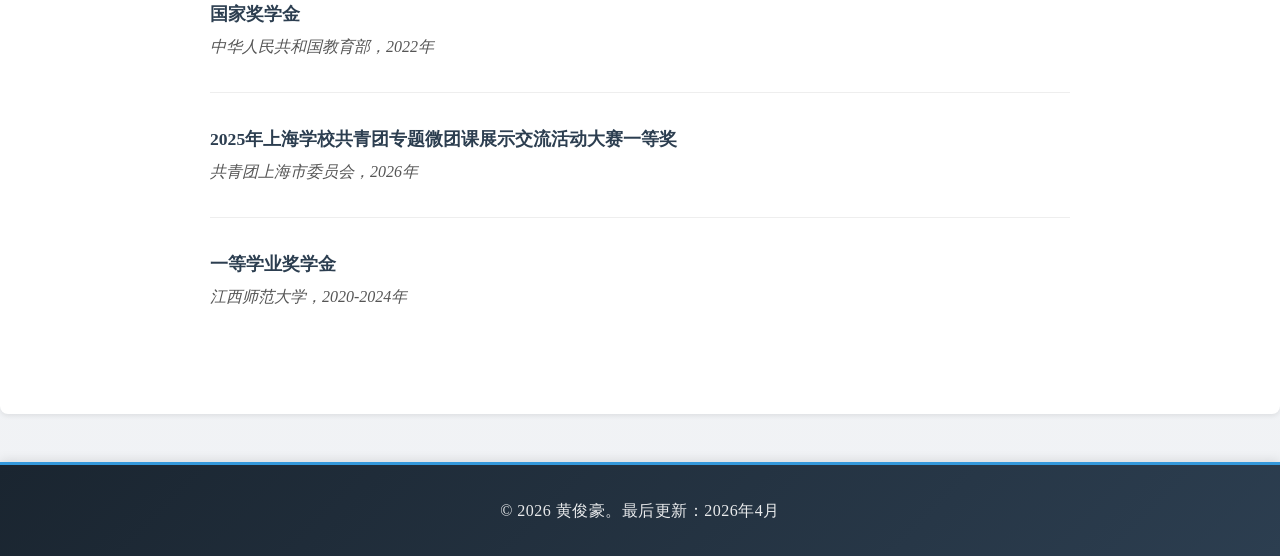
==== commit aadc56a3: "Update conferences-zh.html" ====
--- a/conferences-zh.html
+++ b/conferences-zh.html
@@ -151,7 +151,7 @@
                 <div class="conf-item">
                     <div class="conf-title">上海外国语大学“卓越杯“研究生学术论文竞赛一等奖</div>
                     <div class="conf-venue">上海外国语大学，2026年</div>
-                    <p>获奖论文：《〈四郎探母〉四个英译本的比较研究》</p>
+                    <p>获奖论文：《叙事理论下〈四郎探母〉四个英译本的比较研究》</p>
                 </div>
 
                 <div class="conf-item">
--- a/style.css
+++ b/style.css
@@ -31,7 +31,7 @@
 }
 
 body {
-    font-family: "SimSun", 宋体, 'Segoe UI', 'Roboto', 'Helvetica Neue', 'Times New Roman', Times, serif;
+    font-family: 'Segoe UI', 'Roboto', 'Helvetica Neue', 'Times New Roman', Times, serif;
     line-height: 1.7;
     color: var(--text-dark);
     background-color: var(--bg-light);
@@ -492,3 +492,8 @@
         font-size: 1rem;
     }
 }
+
+/* 仅中文网页使用宋体，不影响英文页面 */
+html[lang="zh-CN"] body {
+    font-family: "SimSun", 宋体, 'Times New Roman', Times, serif;
+}
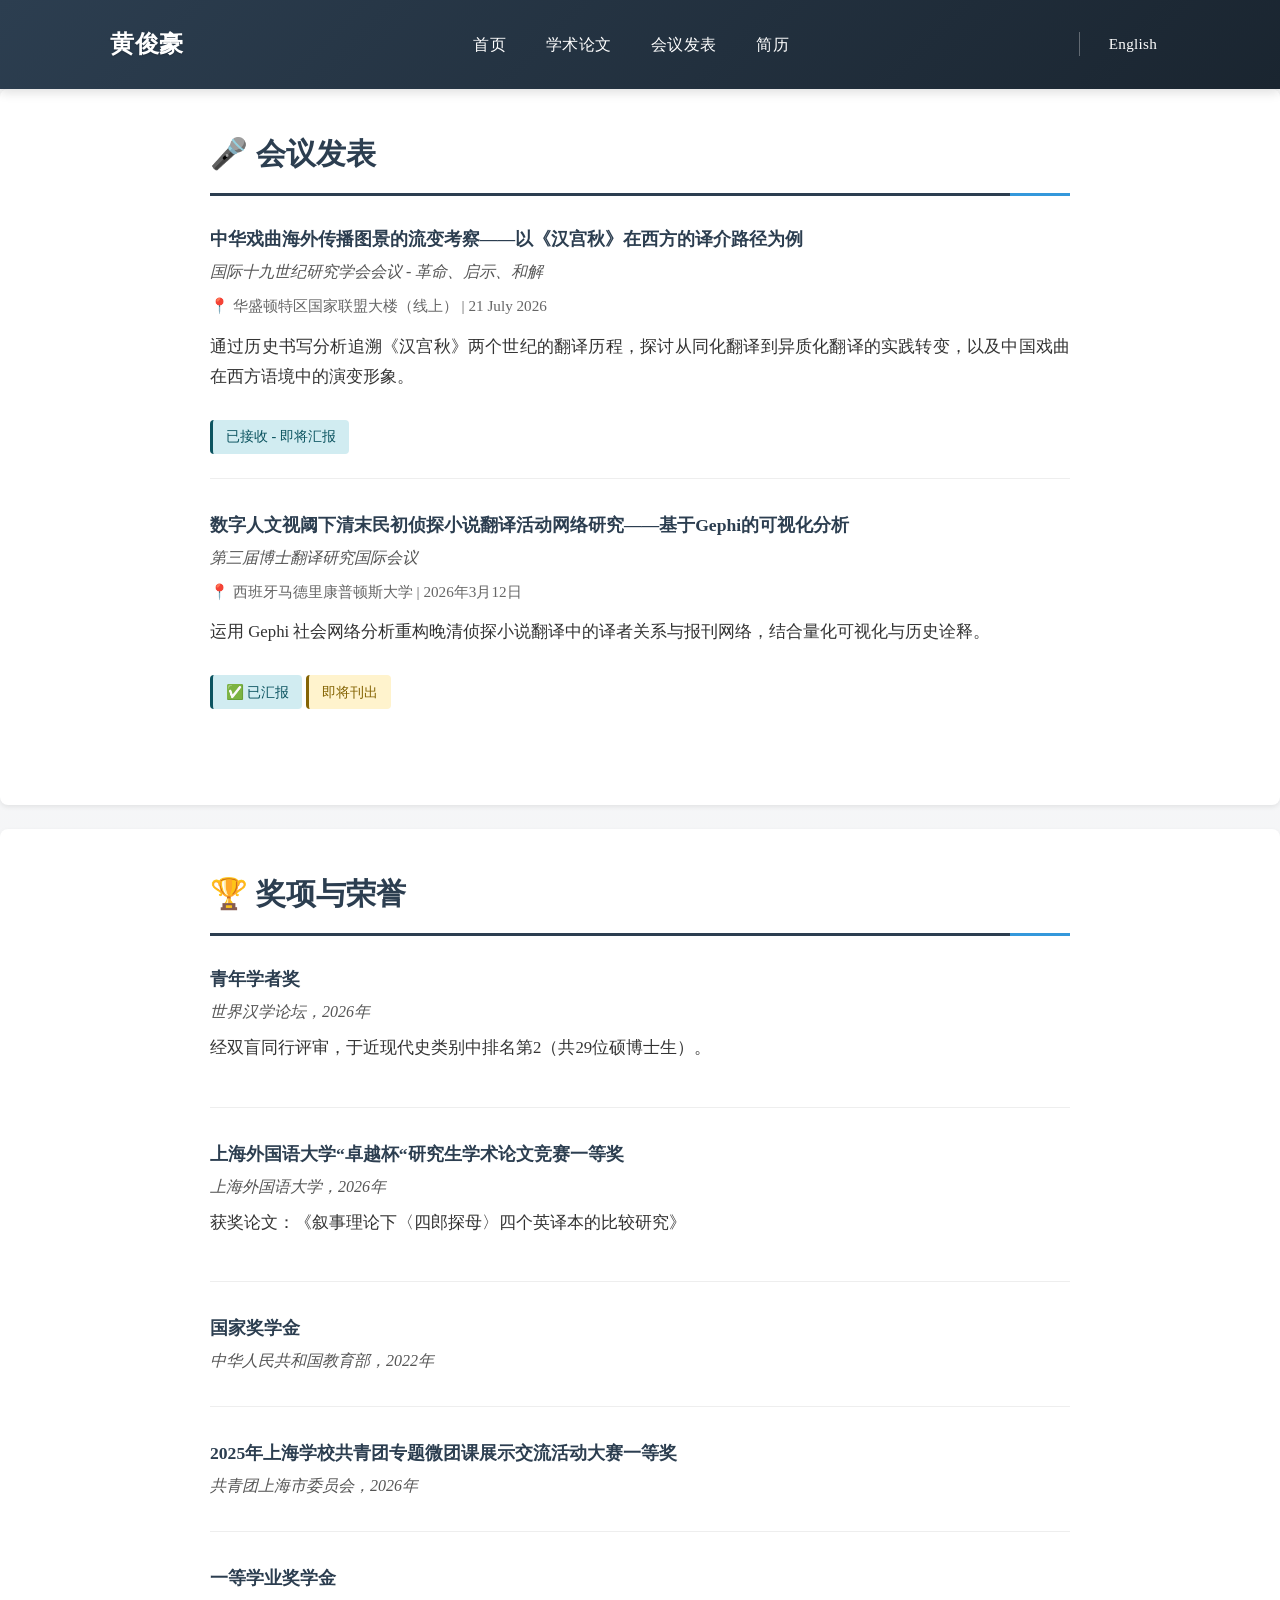
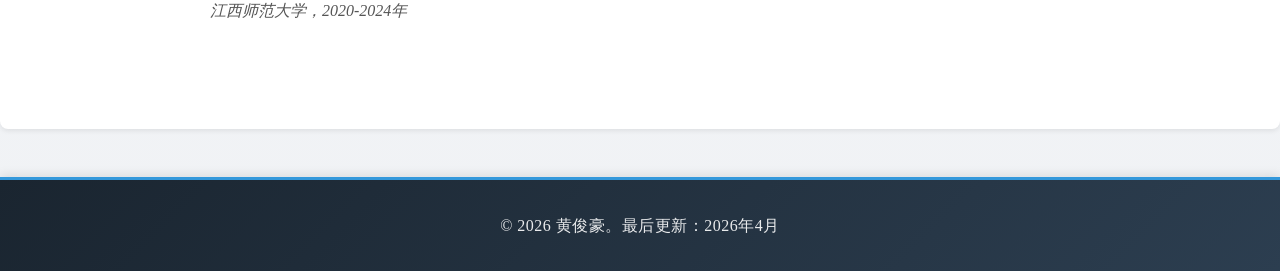
==== commit afa91678: "Update conferences-zh.html" ====
--- a/conferences-zh.html
+++ b/conferences-zh.html
@@ -111,15 +111,6 @@
                 <h2>🎤 会议发表</h2>
 
                 <div class="conf-item">
-                    <div class="conf-title">翻译、商望与政见：康有为海外勤王运动中译者陈恩荣的身分考辨与动机研究</div>
-                    <div class="conf-venue">第十届世界汉学论坛（WACS）</div>
-                    <div class="conf-location">📍 香港大学 | 2026年8月12日</div>
-                    <p>通过档案研究探讨陈恩荣在晚清政治史中作为康有为英国之行译者的角色，揭示香港商业圈与流亡改革者之间的目标冲突。</p>
-                    <div class="conf-award">🏆 青年学者奖（近现代历史类别第二名，共29位）</div>
-                    <div class="conf-status">已接收 - 即将汇报</div>
-                </div>
-
-                <div class="conf-item">
                     <div class="conf-title">中华戏曲海外传播图景的流变考察——以《汉宫秋》在西方的译介路径为例</div>
                     <div class="conf-venue">国际十九世纪研究学会会议 - 革命、启示、和解</div>
                     <div class="conf-location">📍 华盛顿特区国家联盟大楼（线上） | 21 July 2026</div>
